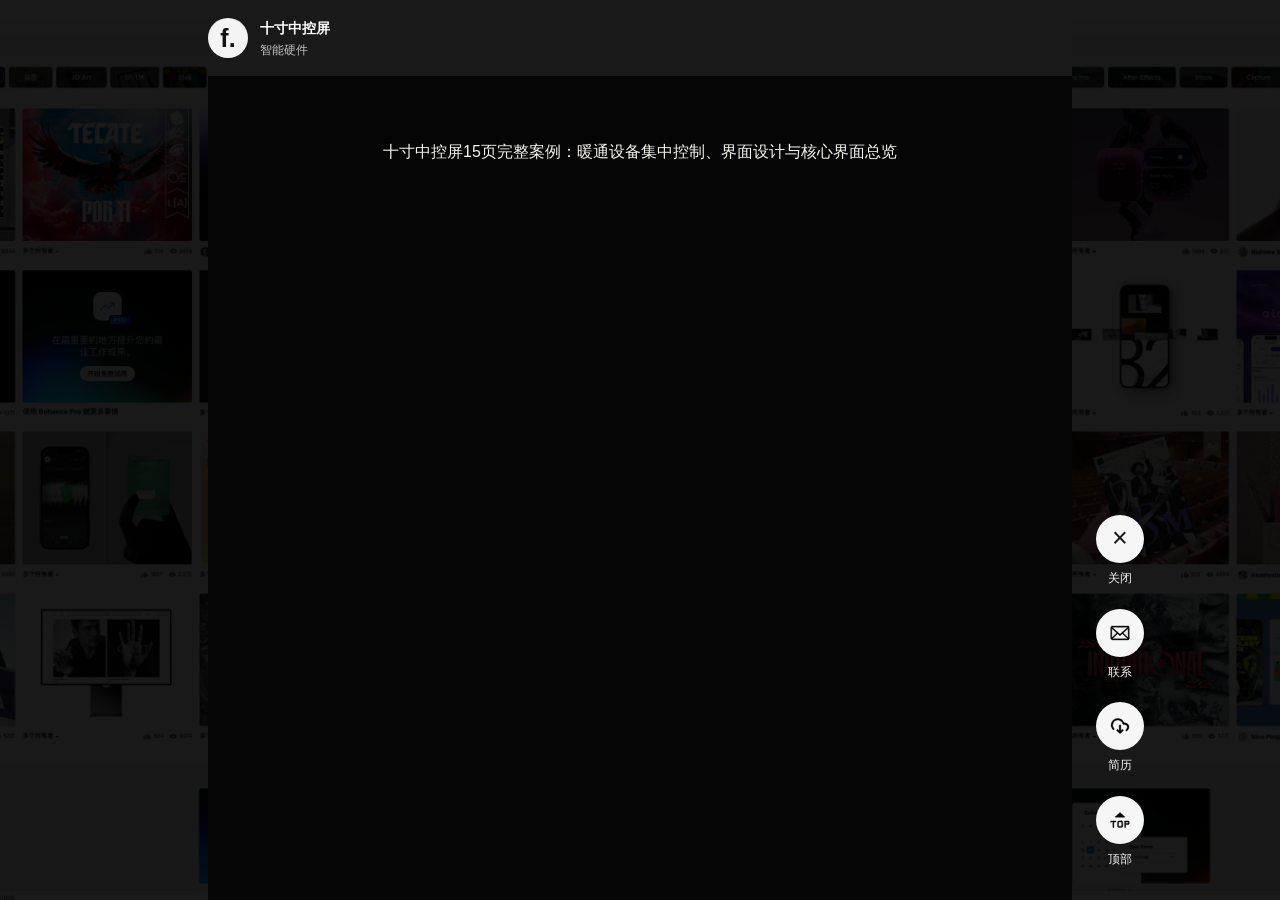
==== project.html @ f7115ee8 "Add personal portfolio website and deployment documentation" ====
<!doctype html>
<html lang="en">
  <head>
    <meta charset="UTF-8" />
    <meta name="viewport" content="width=device-width, initial-scale=1" />
    <meta name="color-scheme" content="dark" />
    <meta name="description" content="A closer look at selected design work from Folio." />
    <title>Project | Folio</title>
    <link rel="stylesheet" href="project.css?v=20260927-secondary-14px" />
    <script src="projects.js?v=20260927-jyquants" defer></script>
    <script src="project.js?v=20260926-visibility" defer></script>
  </head>
  <body>
    <a class="skip-link" href="#project-content">Skip to project</a>
    <div class="project-background" aria-hidden="true" inert>
      <!-- Crop only the reference's background; exclude its project and controls. -->
      <svg class="reference-background-side" viewBox="0 0 1200 1898" preserveAspectRatio="xMaxYMin slice" focusable="false" aria-hidden="true">
        <image href="assets/reference-detail-background.png" width="3754" height="1898" />
      </svg>
      <svg class="reference-background-side" viewBox="2700 0 1054 1898" preserveAspectRatio="xMinYMin slice" focusable="false" aria-hidden="true">
        <image href="assets/reference-detail-background.png" width="3754" height="1898" />
      </svg>
    </div>
    <div class="project-backdrop" aria-hidden="true"></div>
    <div class="project-scroll" id="project-scroll" tabindex="0" role="region" aria-label="作品详情，可上下滚动">
      <header class="viewer-heading" hidden>
        <a href="index.html" class="viewer-brand" aria-label="Folio home">f.</a>
        <div class="viewer-heading-copy"><p id="viewer-title"></p><p id="viewer-category"></p></div>
        <button class="viewer-menu-toggle" type="button" aria-label="打开作品菜单" aria-expanded="false" aria-controls="project-actions" hidden><span class="menu-bars" aria-hidden="true"></span></button>
      </header>
    <main id="project" hidden>
      <section class="project-hero" aria-labelledby="project-title">
        <div class="hero-color" aria-hidden="true"></div>
        <h1 id="project-title" class="project-title"></h1>
        <div class="hero-art" data-media-frame></div>
      </section>
      <section id="project-content" class="project-content" aria-label="Project details">
        <div class="project-overview">
          <p class="project-category" id="project-category"></p>
          <p class="project-description" id="project-description"></p>
        </div>
        <div class="project-gallery" id="project-gallery" aria-label="Project images"></div>
        <nav class="project-navigation" aria-label="More projects">
          <a href="work.html" class="all-work-link">Back to all work <span aria-hidden="true">↗</span></a>
          <a id="next-project" class="next-project"><span>Next project</span><strong id="next-project-title"></strong><span class="next-arrow" aria-hidden="true">↗</span></a>
        </nav>
        <footer class="project-footer"><a href="index.html">folio</a><a href="mailto:749861561@qq.com">Let's work together ↗</a></footer>
      </section>
    </main>
    </div>
    <nav id="project-actions" class="project-actions" aria-label="作品操作" hidden>
      <a class="viewer-action" href="work.html" aria-label="关闭作品，返回全部作品" title="关闭作品"><span class="action-circle" aria-hidden="true">×</span><span class="action-label">关闭</span></a>
      <a class="viewer-action contact-action" href="mailto:749861561@qq.com" aria-label="通过邮件联系我" aria-describedby="contact-tooltip">
        <span class="action-circle action-mail" aria-hidden="true"><svg class="mail-icon" viewBox="0 0 1024 1024" width="24" height="24" focusable="false" aria-hidden="true"><path d="M983.899806 785.385782V224.886223h0.180631l-0.180631-4.696419c-0.180632-5.238314-0.722526-10.476627-1.806315-15.714941-2.890104-25.469042-21.675781-44.977245-45.519139-47.686717H122.287529c-11.741048 0-23.482096 1.625684-34.861881 5.238314-30.346093 10.295996-50.757453 40.100194-50.576821 74.058917v534.849885c-0.361263 21.314518 5.780208 42.087141 17.701887 59.789028l0.361263 0.722526 5.418946 3.973893c18.243782 21.856412 44.977245 34.319986 73.517022 34.500618H904.421944c37.751984 0 70.265655-27.094726 79.477862-66.291763l0.180631-0.541894c0.361263-5.96084 0.361263-11.741048-0.180631-17.701888zM390.16405 547.494091l55.453872 49.854295 43.893456 40.100194c5.418945 5.96084 13.005468 9.57347 21.133886 9.57347 7.947786 0 15.534309-3.431999 21.133886-9.57347l101.153642-91.941436 272.753572 263.721997H126.622685L390.16405 547.494091z m120.119951 30.346092L111.449638 216.03528H115.604163c214.409596-0.903158 703.559711-2.890104 793.875463-0.361263l-399.195625 362.166166z m165.458458-69.72376l251.619686-227.956959v474.518963L675.742459 508.116423z m-328.568707 0.180631L93.205856 760.278003V278.895043l253.967896 229.402011z" fill="#000000" /></svg></span>
        <span class="action-label">联系</span>
        <span class="contact-tooltip" id="contact-tooltip" role="tooltip">
          <span class="contact-tooltip-title">联系方式</span>
          <span class="contact-tooltip-row"><span>邮箱</span><strong>749861561@qq.com</strong></span>
          <span class="contact-tooltip-row"><span>手机 / 微信</span><strong>17776224416</strong></span>
        </span>
      </a>
      <button class="viewer-action" id="viewer-resume" type="button" aria-label="简历" aria-disabled="true" title="简历暂不可下载"><span class="action-circle" aria-hidden="true"><svg class="resume-icon" viewBox="0 0 1024 1024" width="24" height="24" focusable="false" aria-hidden="true"><path d="M960.64 499.2c-28.8-91.52-116.48-150.4-223.36-150.4h-16a345.216 345.216 0 0 0-283.52-224c-140.8-16.64-278.4 56.96-343.68 182.4a346.24 346.24 0 0 0 47.36 386.56c15.36 17.28 42.24 19.2 60.16 3.84 17.28-15.36 19.2-42.24 3.84-60.16a260.672 260.672 0 0 1-35.84-290.56c49.28-94.08 152.96-149.76 258.56-136.96a259.84 259.84 0 0 1 220.8 192.64c5.12 18.56 21.76 32 40.96 32h47.36c68.48 0 124.16 35.84 142.08 91.52 19.2 60.8-2.56 126.08-55.04 163.2a42.88 42.88 0 0 0-10.24 59.52 42.112 42.112 0 0 0 58.88 10.24c83.2-59.52 118.4-163.2 87.68-259.84z" fill="#000000" /><path d="M611.84 698.88l-56.96 56.96V490.88c0-23.68-19.2-42.24-42.88-42.24-23.68 0-42.24 19.2-42.24 42.88v264.96l-57.6-57.6a42.496 42.496 0 1 0-60.16 60.16l129.92 129.92c3.2 3.2 6.4 4.48 9.6 6.4 1.28 0.64 2.56 1.92 3.84 2.56 5.12 1.92 10.88 3.2 16.64 3.2 1.92 0 3.2-0.64 5.12-1.28 3.84-0.64 7.68-0.64 10.88-2.56 5.76-1.92 10.24-5.76 14.72-9.6l129.28-129.28c16.64-16.64 16.64-43.52 0-60.16s-43.52-16-60.16 0.64z" fill="#000000" /></svg></span><span class="action-label">简历</span></button>
      <button class="viewer-action back-to-top" type="button" aria-label="返回作品顶部"><span class="action-circle" aria-hidden="true"><svg class="top-icon" viewBox="0 0 1024 1024" width="28" height="28" focusable="false" aria-hidden="true"><path d="M116.096 596.08064l90.86976 0 0 231.9872 42.48576 0 0-231.9872 90.86976 0 0-42.48064L116.096 553.6 116.096 596.08064zM574.63296 553.6 462.08512 553.6c-13.58848 0-27.18208 5.18656-37.54496 15.54944-10.37312 10.368-15.55456 23.9616-15.55456 37.5552l0 168.24832c0 13.5936 5.18144 27.1872 15.55456 37.5552 10.368 10.368 23.9616 15.55456 37.54496 15.55456l112.54784 0c13.58848 0 27.1872-5.18656 37.5552-15.55456s15.54944-23.9616 15.54944-37.5552l0-168.2432c0-13.59872-5.18144-27.1872-15.54944-37.56032C601.82016 558.78656 588.22656 553.6 574.63296 553.6L574.63296 553.6zM585.26208 774.95296c0 2.01216-0.54784 4.94592-3.10784 7.51616-2.57024 2.57024-5.50912 3.10784-7.51616 3.10784L462.08512 785.57696c-2.00704 0-4.93568-0.5376-7.50592-3.10784s-3.11296-5.504-3.11296-7.51616l0-168.2432c0-2.01216 0.54272-4.94592 3.11296-7.51616s5.49888-3.11296 7.50592-3.11296l112.54784 0c2.00704 0 4.94592 0.54272 7.50592 3.11296 2.57024 2.57024 3.11808 5.504 3.11808 7.51616L585.25696 774.95296 585.26208 774.95296zM892.34944 569.14944c-10.368-10.35776-23.96672-15.54944-37.5552-15.54944l-145.65376 0 0 274.46272 42.48064 0L751.62112 707.6864l103.17312 0c13.5936 0 27.1872-5.18656 37.5552-15.55456s15.55456-23.9616 15.55456-37.55008l0-47.87712C907.904 593.11104 902.72256 579.52256 892.34944 569.14944L892.34944 569.14944zM865.41824 654.58176c0 2.00704-0.5376 4.9408-3.10784 7.51104s-5.50912 3.10784-7.51104 3.10784l-103.168 0 0-69.12 103.168 0c2.00704 0 4.9408 0.54272 7.51104 3.11296s3.10784 5.504 3.10784 7.51616L865.41824 654.58176 865.41824 654.58176z" fill="#000000" /><path d="M315.97056 370.06848c55.05024-49.60256 185.7024-167.31136 189.75744-170.89024 5.1456-4.54144 11.38688-3.97824 15.30368-0.384 2.74432 2.51904 138.49088 124.7488 191.22688 172.2368 8.30464 6.99392 6.10304 20.74112-4.31616 20.74112s-377.85088 0.09728-384.43008 0S308.56192 379.35616 315.97056 370.06848z" fill="#000000" /></svg></span><span class="action-label">顶部</span></button>
    </nav>
    <div class="reading-progress" role="progressbar" aria-label="阅读进度" aria-valuemin="0" aria-valuemax="100" aria-valuenow="0" hidden>
    </div>
    <section class="project-message" id="project-message" hidden>
      <h1>Project not found.</h1><p>This project is not available. Explore the rest of the collection.</p><a class="back-link" href="work.html">← All work</a>
    </section>
    <template id="sunpower-intro-template">
      <div class="sunpower-intro">
        <div class="sunpower-intro-heading">
          <p class="sunpower-eyebrow">APP DESIGN · 家庭能源管理</p>
          <p class="sunpower-tagline">让家庭能源，看得见，也管得好。</p>
        </div>
        <div class="sunpower-intro-grid">
          <figure class="sunpower-visual">
            <img src="assets/sunpower-app/hero-house.png" width="1672" height="941" alt="SunPower 家庭能源场景：连接光伏、储能与家用设备的住宅" fetchpriority="high" decoding="async" />
            <span class="sunpower-visual-label">SUNPOWER / HOME ENERGY</span>
            <figcaption class="sunpower-visual-caption">
              <div data-intro-title><p>家庭能源管理应用 · UI 设计</p></div>
              <svg width="32" height="32" viewBox="0 0 32 32" fill="none" aria-hidden="true"><path d="M18 2 6 18h9l-1 12 12-17h-9l1-11Z" fill="currentColor"/></svg>
            </figcaption>
          </figure>
          <div class="sunpower-info" aria-label="项目信息">
            <section class="sunpower-info-card" aria-labelledby="sunpower-overview-title">
              <h2 id="sunpower-overview-title"><span class="sunpower-info-icon" aria-hidden="true"><svg viewBox="0 0 24 24" fill="none" stroke="currentColor" stroke-width="1.5" stroke-linecap="round" stroke-linejoin="round"><path d="m3 10 9-7 9 7M5 9v12h14V9M9 21v-7h6v7"/></svg></span>项目概述</h2>
              <p>面向家庭能源管理场景，将光伏发电、储能与日常用电信息整合到一个清晰的界面中。</p>
            </section>
            <section class="sunpower-info-card" aria-labelledby="sunpower-role-title">
              <h2 id="sunpower-role-title"><span class="sunpower-info-icon" aria-hidden="true"><svg viewBox="0 0 24 24" fill="none" stroke="currentColor" stroke-width="1.5" stroke-linecap="round" stroke-linejoin="round"><rect x="4" y="4" width="16" height="16" rx="3"/><path d="M4 10h16M10 10v10"/></svg></span>设计职责</h2>
              <ul><li>UI 视觉与界面设计</li><li>信息层级、组件样式与界面状态</li><li>家庭场景与能源数据的视觉表达</li></ul>
            </section>
            <section class="sunpower-info-card" aria-labelledby="sunpower-focus-title">
              <h2 id="sunpower-focus-title"><span class="sunpower-info-icon" aria-hidden="true"><svg viewBox="0 0 24 24" fill="none" stroke="currentColor" stroke-width="1.5" stroke-linecap="round" stroke-linejoin="round"><circle cx="12" cy="12" r="8"/><circle cx="12" cy="12" r="4"/><path d="m12 12 8-8M16 4h4v4"/></svg></span>设计重点</h2>
              <ul><li>用家庭场景呈现设备与能源的关系</li><li>通过卡片分组和色彩突出关键数据</li><li>统一图表、控制组件与设备状态</li></ul>
            </section>
          </div>
        </div>
      </div>
    </template>
    <noscript><section class="project-message"><h1>Selected work</h1><p>Enable JavaScript to view this project.</p><a class="back-link" href="work.html">← All work</a></section></noscript>
  </body>
</html>
---- project.css ----
/* Shared dark presentation, oversized centered type, original artwork,
   and a rounded content surface. Shared by every project.
   Layers: hero color 0, title 1, artwork 2, content 3, navigation 4. */
:root {
  color-scheme: dark;
  --project-background: #050506;
  --project-text: #f5f4ef;
  --project-muted: #a8a8b1;
  --project-surface: #101115;
  --project-line: #34353d;
  --project-progress: #78dfff;
  --project-accent: #00d7c5;
  --project-glow: #9865da;
  --project-pad: clamp(1.5rem, 5vw, 6rem);
}
* { box-sizing: border-box; }
html { scroll-behavior: smooth; }
body { margin: 0; background: var(--project-background); color: var(--project-text); font-family: "Helvetica Neue", Arial, sans-serif; -webkit-font-smoothing: antialiased; }
[hidden] { display: none !important; }
a { color: inherit; text-decoration: none; }
a:focus-visible { outline: 3px solid var(--project-progress); outline-offset: 6px; }
.skip-link { position: fixed; top: 1rem; left: 1rem; z-index: 5; transform: translateY(-200%); padding: 1rem; background: var(--project-background); }
.skip-link:focus { transform: none; }
.project-header { position: absolute; inset: 0 0 auto; z-index: 4; height: 88px; padding-inline: var(--project-pad); display: flex; align-items: center; justify-content: space-between; }
.project-wordmark { font-size: 2rem; font-weight: 800; letter-spacing: 0; }
.back-link { display: inline-flex; align-items: center; justify-content: center; gap: 1rem; min-height: 46px; padding: .7rem 1.4rem; border: 1px solid var(--project-line); border-radius: 999px; font-size: .9rem; background: var(--project-background); transition: background 180ms ease, transform 180ms ease; }
.back-link:hover { background: var(--project-surface); transform: translateY(-2px); }
.project-hero { position: relative; isolation: isolate; height: clamp(700px, 57vw, 1050px); overflow: hidden; padding-top: 114px; }
.hero-color { position: absolute; z-index: 0; inset: 0; background: radial-gradient(ellipse 27% 47% at 38% 89%, var(--project-accent) 0%, transparent 100%), radial-gradient(ellipse 44% 63% at 24% 100%, var(--project-glow) 0%, transparent 100%), radial-gradient(ellipse 29% 37% at 94% 100%, #9bffe6 0%, transparent 100%); }
.project-title { position: relative; z-index: 1; width: calc(100% - 2 * var(--project-pad)); max-width: 1200px; margin: 0 auto; font-size: clamp(5rem, 8.6vw, 11rem); font-weight: 600; letter-spacing: 0; line-height: .98; text-align: center; overflow-wrap: anywhere; }
.project-title span { display: block; }
.project-title[data-style="condensed"] { font-family: Impact, "Arial Narrow", sans-serif; text-transform: uppercase; letter-spacing: 0; font-weight: 800; }
.project-title[data-style="outline"] { color: transparent; -webkit-text-stroke: 2px var(--project-text); font-weight: 700; }
.project-title.is-image-title { width: min(70%, 1000px); height: clamp(180px, 18vw, 350px); }
.is-image-title img { width: 100%; height: 100%; object-fit: contain; }
.hero-art { position: absolute; z-index: 2; top: clamp(285px, 23vw, 440px); bottom: -180px; left: 50%; width: clamp(360px, 38vw, 730px); transform: translateX(-50%); pointer-events: none; }
.hero-art img { display: block; width: 100%; height: 100%; object-fit: contain; object-position: center top; }
.hero-art[data-mode="cover"] { top: 43%; bottom: 0; width: 100%; }
.hero-art[data-mode="cover"] img { object-fit: cover; }
/* Presentation pages retain their full composition, including embedded text. */
.project-hero[data-media="document"] { height: auto; padding-bottom: 106px; }
.project-hero[data-media="document"] .hero-color { display: none; }
.hero-art[data-mode="document"] { position: relative; inset: auto; width: calc(100% - 2 * var(--project-pad)); max-width: 1440px; margin: 56px auto 0; transform: none; }
.hero-art[data-mode="document"] img { height: auto; object-fit: contain; border-radius: 24px; }
.project-content { position: relative; z-index: 3; margin-top: -74px; padding: 104px var(--project-pad) 28px; border-radius: clamp(32px, 4vw, 72px) clamp(32px, 4vw, 72px) 0 0; background: linear-gradient(to bottom, color-mix(in srgb, var(--project-background) 85%, transparent), var(--project-background) 250px); backdrop-filter: blur(22px); -webkit-backdrop-filter: blur(22px); }
.project-overview { max-width: 860px; margin: 0 auto 90px; text-align: center; }
.project-category { color: var(--project-muted); margin: 0 0 24px; font-size: 13px; letter-spacing: 0; text-transform: uppercase; }
.project-description { color: var(--project-muted); margin: 0; font-size: clamp(1.45rem, 2.3vw, 2.1rem); line-height: 1.45; letter-spacing: 0; text-wrap: pretty; }
.project-gallery { max-width: 1440px; margin: auto; display: grid; grid-template-columns: repeat(2, minmax(0, 1fr)); gap: 24px; align-items: start; }
.project-image { min-width: 0; margin: 0; overflow: hidden; border-radius: 24px; background: var(--project-surface); }
.project-image.is-full { grid-column: 1 / -1; }
.project-image img { display: block; width: 100%; height: auto; }
.project-image figcaption { padding: 20px 24px; font-size: .9rem; line-height: 1.5; }
.image-fallback { padding: 48px 24px; text-align: center; line-height: 1.5; color: var(--project-text); background: var(--project-background); }
.project-navigation { max-width: 1440px; margin: 100px auto 80px; }
.all-work-link { display: inline-flex; align-items: center; gap: 2rem; min-height: 48px; font-size: .95rem; }
.all-work-link:hover { text-decoration: underline; text-underline-offset: 5px; }
.next-project { position: relative; display: block; margin-top: 30px; padding: 44px 80px 44px 0; border-top: 1px solid var(--project-line); border-bottom: 1px solid var(--project-line); }
.next-project > span:first-child { font-size: .9rem; }
.next-project strong { display: block; margin-top: 18px; font-size: clamp(2.2rem, 5.4vw, 6rem); font-weight: 500; line-height: 1.1; letter-spacing: 0; overflow-wrap: anywhere; }
.next-arrow { position: absolute; right: 0; top: 50%; font-size: clamp(2rem, 4vw, 4rem); transition: transform 220ms ease; }
.next-project:hover .next-arrow { transform: translate(5px, -5px); }
.project-footer { max-width: 1440px; margin: auto; display: flex; justify-content: space-between; gap: 24px; align-items: center; font-size: .9rem; }
.project-footer a { display: inline-flex; align-items: center; min-height: 44px; }
.project-footer a:first-child { font-size: 1.8rem; font-weight: 800; letter-spacing: 0; }
.project-message { padding: 160px var(--project-pad); max-width: 900px; margin: auto; }
.project-message h1 { font-size: clamp(2.5rem, 6vw, 5rem); letter-spacing: 0; }
.project-message p { line-height: 1.6; margin-bottom: 32px; }
@media (max-width: 767px) {
  .project-header { height: 80px; }
  .project-wordmark { font-size: 1.8rem; }
  .project-hero { height: 680px; padding-top: 140px; }
  .project-title { width: calc(100% - 32px); font-size: clamp(3rem, 11vw, 5.3rem); letter-spacing: 0; line-height: 1.04; }
  .hero-art { top: 275px; bottom: -115px; width: min(100%, 430px); }
  .hero-color { background: radial-gradient(ellipse 80% 50% at 55% 92%, var(--project-accent), transparent), radial-gradient(ellipse 70% 55% at 0% 95%, var(--project-glow), transparent); }
  .project-content { margin-top: -55px; padding-top: 72px; }
  .project-overview { margin-bottom: 48px; }
  .project-category { margin-bottom: 20px; font-size: .7rem; }
  .project-gallery { grid-template-columns: 1fr; gap: 16px; }
  .project-image { grid-column: 1 / -1; border-radius: 16px; }
  .project-navigation { margin-top: 64px; margin-bottom: 40px; }
  .next-project { padding: 32px 40px 32px 0; }
  .project-footer { gap: 16px; font-size: .8rem; }
}
@media (prefers-reduced-motion: reduce) { html { scroll-behavior: auto; } *, *::before, *::after { transition: none !important; } }
@media (prefers-reduced-transparency: reduce) { .project-content { background: var(--project-background); backdrop-filter: none; -webkit-backdrop-filter: none; } }

/* A quieter presentation for the CTL case study. */
.project-title[data-style="compact"],
.project-title[data-style="home-scale"] {
  font-family: "PingFang SC", "Microsoft YaHei", sans-serif;
  font-size: clamp(1.75rem, 4.2vw, 4rem);
  font-weight: 500;
  letter-spacing: 0;
  line-height: 1.25;
  white-space: nowrap;
  overflow-wrap: normal;
}
body[data-layout="focused"] .project-header { justify-content: flex-end; }
body[data-layout="focused"] .project-content { padding-bottom: 100px; }
body[data-layout="focused"] .hero-art[data-mode="document"] { margin-top: 40px; }
.back-to-top {
  position: fixed;
  z-index: 5;
  left: max(24px, env(safe-area-inset-left));
  bottom: max(24px, env(safe-area-inset-bottom));
  display: inline-flex;
  align-items: center;
  justify-content: center;
  gap: 10px;
  min-height: 48px;
  padding: 12px 18px;
  border: 1px solid #343436;
  border-radius: 999px;
  background: #111113;
  color: #fff;
  font: 500 13px/1.4 "PingFang SC", "Microsoft YaHei", sans-serif;
  cursor: pointer;
  box-shadow: 0 4px 16px #00000018;
  transition: background 180ms ease, transform 180ms ease;
}
.back-to-top span { font-size: 20px; line-height: 1; }
.back-to-top:hover { background: #333336; transform: translateY(-2px); }
.back-to-top:focus-visible { outline: 3px solid var(--project-progress); outline-offset: 4px; }
@media (max-width: 767px) {
  body[data-layout="focused"] .project-hero { padding-top: 112px; }
  body[data-layout="focused"] .hero-art[data-mode="document"] { margin-top: 28px; }
  .back-to-top { left: max(16px, env(safe-area-inset-left)); bottom: max(16px, env(safe-area-inset-bottom)); }
}

/* Reading ruler: nine major marks with three minor marks between each. */
.hero-color { display: none; }
.reading-progress {
  position: fixed;
  z-index: 6;
  top: 50%;
  left: max(20px, env(safe-area-inset-left));
  width: 12px;
  height: min(40vh, 360px);
  height: min(40dvh, 360px);
  transform: translateY(-50%);
  display: flex;
  flex-direction: column;
  justify-content: space-between;
  align-items: flex-start;
  pointer-events: none;
}
.reading-progress-tick {
  display: block;
  flex: 0 0 2px;
  width: 3px;
  border-radius: 999px;
  background: #303033;
}
.reading-progress-tick.is-major { width: 12px; background: #626266; }
.reading-progress-tick.is-active { width: 12px; background: #82c4ff; }
@media (min-width: 768px) {
  :root { --project-pad: clamp(3rem, 5vw, 6rem); }
}
@media (max-width: 767px) {
  .reading-progress { width: 8px; left: max(8px, env(safe-area-inset-left)); height: min(30vh, 240px); height: min(30dvh, 240px); }
  .reading-progress-tick { flex-basis: 2px; width: 2px; }
  .reading-progress-tick.is-major, .reading-progress-tick.is-active { width: 8px; }
}

/* Match the homepage hero heading size at the same viewport width. */
.project-title[data-style="home-scale"] {
  font-size: clamp(4rem, 7.4vw, 8.6rem);
  white-space: normal;
}
@media (max-width: 720px) {
  .project-title[data-style="home-scale"] { font-size: clamp(3.25rem, 14vw, 4.8rem); }
}

/* Site-wide typography: no additional letter spacing. */
*, *::before, *::after { letter-spacing: 0; }

/* SunPower introduction: centered 1280px composition, scoped to this case study. */
body[data-intro="sunpower"] .project-header {
  width: min(1280px, calc(100% - 96px));
  left: 50%; right: auto; transform: translateX(-50%); padding-inline: 0;
}
body[data-intro="sunpower"] .project-hero {
  height: auto; min-height: min(860px, 100svh); padding: 114px 48px 64px;
  background: #f4f4f4; color: #202226; color-scheme: light;
}
.sunpower-intro { max-width: 1280px; margin-inline: auto; }
.sunpower-intro-heading { margin-bottom: 32px; }
.sunpower-eyebrow { margin: 0 0 12px; color: #686c73; font-size: 12px; line-height: 1.5; }
.sunpower-tagline { margin: 0; font-size: clamp(24px, 2.5vw, 36px); font-weight: 500; line-height: 1.4; }
.sunpower-intro-grid { display: grid; grid-template-columns: repeat(2, minmax(0, 1fr)); gap: 24px; align-items: stretch; }
.sunpower-visual { position: relative; min-width: 0; min-height: 558px; margin: 0; border-radius: 28px; overflow: hidden; background: #d9e2ec; }
.sunpower-visual > img { position: absolute; inset: 0; width: 100%; height: 100%; object-fit: cover; object-position: 83% center; }
.sunpower-visual-label { position: absolute; top: 26px; left: 28px; color: #354453; font-size: 11px; font-weight: 500; }
.sunpower-visual-caption { position: absolute; left: 24px; right: 24px; bottom: 24px; display: flex; align-items: center; justify-content: space-between; gap: 20px; padding: 22px 24px; border-radius: 20px; color: #fff; background: #242c39bd; backdrop-filter: blur(20px); -webkit-backdrop-filter: blur(20px); }
body[data-intro="sunpower"] .project-title { width: auto; max-width: none; margin: 0; font: 500 clamp(24px, 2.4vw, 34px)/1.2 "Helvetica Neue", Arial, sans-serif; text-align: left; white-space: normal; }
.sunpower-visual-caption p { margin: 8px 0 0; color: #e1e6ee; font-size: 13px; line-height: 1.5; }
.sunpower-visual-caption > svg { flex: 0 0 32px; }
.sunpower-info { display: grid; grid-template-rows: repeat(3, 1fr); gap: 16px; }
.sunpower-info-card { min-width: 0; padding: 25px 30px; border-radius: 28px; background: #fff; }
.sunpower-info-card h2 { display: flex; align-items: center; gap: 12px; margin: 0 0 16px; font-size: 18px; font-weight: 500; line-height: 1.4; }
.sunpower-info-icon { display: flex; align-items: center; justify-content: center; width: 36px; height: 36px; flex: 0 0 36px; border-radius: 50%; background: #edf3ff; color: #5077c5; }
.sunpower-info-icon svg { width: 18px; height: 18px; }
.sunpower-info-card p, .sunpower-info-card ul { margin: 0; color: #62666d; font-size: 14px; line-height: 1.85; }
.sunpower-info-card ul { padding-left: 17px; }
body[data-intro="sunpower"] .project-content { margin-top: 0; padding-top: 64px; border-radius: 0; }
@media (max-width: 900px) {
  body[data-intro="sunpower"] .project-header { width: calc(100% - 48px); }
  body[data-intro="sunpower"] .project-hero { padding: 104px 24px 40px; min-height: 0; }
  .sunpower-intro-grid { gap: 16px; }
  .sunpower-info-card { padding: 22px; }
  .sunpower-visual { min-height: 558px; }
  .sunpower-visual-caption { left: 16px; right: 16px; bottom: 16px; padding: 20px; }
}
@media (max-width: 680px) {
  .sunpower-intro-heading { margin-bottom: 24px; }
  .sunpower-intro-grid { grid-template-columns: minmax(0, 1fr); }
  .sunpower-visual { min-height: 0; aspect-ratio: 1 / 1.08; border-radius: 22px; }
  .sunpower-visual-label { top: 22px; left: 22px; font-size: 10px; }
  .sunpower-info { grid-template-rows: auto; gap: 12px; }
  .sunpower-info-card { padding: 24px; border-radius: 22px; }
  .sunpower-info-card h2 { margin-bottom: 12px; }
  body[data-intro="sunpower"] .project-content { padding-top: 32px; }
}
@media (prefers-reduced-transparency: reduce) {
  .sunpower-visual-caption { background: #303946; backdrop-filter: none; -webkit-backdrop-filter: none; }
}

/* Keep the full SunPower case study on the same light-gray canvas. */
body[data-intro="sunpower"] { background: #f4f4f4; color-scheme: light; }
body[data-intro="sunpower"] .project-content {
  background: #f4f4f4;
  backdrop-filter: none;
  -webkit-backdrop-filter: none;
}
body[data-intro="sunpower"] .project-image { background: #f4f4f4; }

/* The viewport owns the backdrop and controls; only this middle column scrolls. */
:root { --viewer-width: min(1120px, calc(100vw - 224px)); }
html, body { width: 100%; height: 100%; overflow: hidden; overscroll-behavior: none; }
body, body[data-intro="sunpower"] { background: #141416; }
.project-background, .project-backdrop { position: fixed; inset: 0; }
.project-background { z-index: 0; display: flex; justify-content: space-between; overflow: hidden; pointer-events: none; background: #191919; }
.reference-background-side { display: block; width: calc((100% - var(--viewer-width)) / 2); height: 100%; overflow: hidden; flex-shrink: 0; }
/* The supplied reference already contains the dark overlay. Keep its original tone. */
.project-backdrop { z-index: 1; background: transparent; cursor: default; }
.project-scroll {
  position: fixed; z-index: 2; inset: 0 auto 0 50%;
  width: var(--viewer-width); height: 100%; height: 100dvh;
  transform: translateX(-50%); overflow-x: hidden; overflow-y: auto;
  overscroll-behavior: contain; scrollbar-width: none;
  scroll-behavior: smooth; -webkit-overflow-scrolling: touch;
  --project-pad: clamp(24px, 3vw, 48px);
}
.project-scroll::-webkit-scrollbar { display: none; }
.project-scroll:focus { outline: none; }
.project-scroll:focus-visible { outline: 2px solid #78dfff; outline-offset: -2px; }
.viewer-heading { min-height: 76px; display: flex; align-items: center; gap: 12px; padding: 14px 0; color: #fff; background: rgb(16 16 18 / .92); }
.viewer-brand { display: grid; place-items: center; flex: 0 0 40px; height: 40px; border-radius: 50%; background: #f4f4f4; color: #121214; font-size: 25px; font-weight: 700; }
.viewer-heading p { margin: 0; font-size: 14px; font-weight: 600; line-height: 1.5; }
.viewer-heading #viewer-category { margin-top: 2px; color: #c4c4ca; font-size: 12px; font-weight: 400; }
#project { background: var(--project-background); min-height: calc(100dvh - 76px); }
.project-scroll .project-hero { padding-top: 48px; height: 680px; }
.project-scroll .project-title { font-size: clamp(2.5rem, 5vw, 5rem); white-space: normal; }
.project-scroll .project-hero[data-media="document"] { height: auto; padding: 0; }
.project-scroll .project-hero[data-media="document"] .project-title { position: absolute; width: 1px; height: 1px; padding: 0; margin: -1px; overflow: hidden; clip-path: inset(50%); white-space: nowrap; }
.project-scroll .hero-art[data-mode="document"] { width: 100%; max-width: none; margin: 0; }
.project-scroll .hero-art[data-mode="document"] img { border-radius: 0; }
.project-scroll .project-content { padding: 0 0 40px; margin-top: 0; border-radius: 0; background: var(--project-background); backdrop-filter: none; -webkit-backdrop-filter: none; }
.project-scroll .project-overview { margin: 0; max-width: none; padding: 40px var(--project-pad); text-align: left; }
.project-scroll .project-category { margin-bottom: 12px; }
.project-scroll .project-description { font-size: clamp(16px, 1.6vw, 20px); line-height: 1.7; }
.project-scroll .project-gallery { gap: 0; }
.project-scroll .project-image { border-radius: 0; }
.project-scroll .project-navigation, .project-scroll .project-footer { margin-inline: var(--project-pad); }
body[data-layout="focused"] .project-scroll .project-content { padding-bottom: 0; }
body[data-intro="sunpower"] .project-scroll #project,
body[data-intro="sunpower"] .project-scroll .project-content { background: #f4f4f4; }
body[data-intro="sunpower"] .project-scroll .project-hero { min-height: 0; height: auto; padding: 40px; }
body[data-intro="sunpower"] .project-scroll .project-title { font-size: clamp(24px, 2.4vw, 34px); }
.project-scroll .sunpower-visual { min-height: 510px; }
.project-scroll .sunpower-info-card { padding: 22px; }
.project-scroll .sunpower-info-card h2 { font-size: 17px; }
.project-actions { position: fixed; z-index: 3; top: 88px; left: calc(50% + var(--viewer-width) / 2 + 24px); display: flex; flex-direction: column; align-items: center; gap: 22px; }
.viewer-action, .project-actions .back-to-top { position: static; display: flex; flex-direction: column; align-items: center; gap: 7px; min-height: 0; padding: 0; border: 0; border-radius: 0; background: none; box-shadow: none; color: #f4f4f4; font: 400 12px/1.4 "Helvetica Neue", "PingFang SC", Arial, sans-serif; cursor: pointer; transform: none; }
.action-circle, .project-actions .back-to-top .action-circle { display: grid; place-items: center; width: 48px; height: 48px; border-radius: 50%; background: #f6f6f6; color: #171719; font: 400 27px/1 Arial, sans-serif; transition: background 180ms ease, transform 180ms ease; }
.action-mail { font-size: 23px; }
.project-actions .action-label { font-size: 12px; line-height: 1.4; }
.viewer-action:hover .action-circle { background: #d9eaff; transform: translateY(-2px); }
.viewer-action:focus-visible { outline: 2px solid #78dfff; outline-offset: 5px; border-radius: 6px; }
.reading-progress { z-index: 3; left: calc(50% - var(--viewer-width) / 2 - 36px); }
.project-message { position: relative; z-index: 2; color: #fff; }
.skip-link { z-index: 4; }
@media (max-width: 900px) {
  :root { --viewer-width: calc(100vw - 160px); }
  .project-actions { left: calc(50% + var(--viewer-width) / 2 + 16px); }
  body[data-intro="sunpower"] .project-scroll .project-hero { padding: 28px; }
  .project-scroll .sunpower-intro-grid { grid-template-columns: 1fr; }
  .project-scroll .sunpower-visual { min-height: 0; aspect-ratio: 1 / 1.08; }
}
@media (max-width: 600px) {
  :root { --viewer-width: calc(100vw - 76px); }
  .project-scroll { left: 8px; transform: none; }
  .viewer-heading { min-height: 64px; padding: 12px 4px; gap: 8px; }
  .viewer-brand { flex-basis: 32px; height: 32px; font-size: 22px; }
  .viewer-heading p { font-size: 12px; }
  .viewer-heading #viewer-category { font-size: 11px; }
  .project-actions { left: auto; right: max(10px, env(safe-area-inset-right)); top: max(76px, env(safe-area-inset-top)); gap: 18px; }
  .action-circle, .project-actions .back-to-top .action-circle { width: 44px; height: 44px; font-size: 25px; }
  .project-actions .action-label { font-size: 11px; }
  .reading-progress { left: auto; right: 29px; top: auto; bottom: max(24px, env(safe-area-inset-bottom)); height: min(18dvh, 140px); transform: none; }
  .project-scroll .project-overview { padding: 28px 20px; }
  body[data-intro="sunpower"] .project-scroll .project-hero { padding: 24px 16px; }
  .project-scroll .sunpower-tagline { font-size: 22px; }
  .project-scroll .sunpower-info-card { padding: 20px; }
}
@media (max-height: 620px) and (max-width: 600px) { .reading-progress { display: none; } .project-actions { gap: 10px; top: 64px; } }
@media (prefers-reduced-motion: reduce) { .project-scroll { scroll-behavior: auto; } }
@media (prefers-reduced-transparency: reduce) { .project-backdrop { background: #141416; } }

/* Contact details stay anchored beside the fixed mail action. */
.action-mail .mail-icon { display: block; width: var(--action-icon-size); height: var(--action-icon-size); fill: #000; }
.project-actions .contact-action { position: relative; }
.contact-tooltip {
  position: absolute; right: calc(100% + 14px); top: 0;
  width: 258px; max-width: calc(100vw - 88px); padding: 18px 20px;
  border: 1px solid #e5e5e7; border-radius: 14px;
  background: #fff; color: #171719; text-align: left;
  box-shadow: 0 8px 32px rgb(0 0 0 / .22);
  opacity: 0; visibility: hidden; transform: translateX(4px);
  pointer-events: none; cursor: default;
  transition: opacity 160ms ease, transform 160ms ease, visibility 160ms;
}
.contact-tooltip::before { content: ""; position: absolute; top: 0; bottom: 0; left: 100%; width: 16px; }
.contact-tooltip::after { content: ""; position: absolute; top: 17px; right: -6px; width: 10px; height: 10px; background: #fff; border-top: 1px solid #e5e5e7; border-right: 1px solid #e5e5e7; transform: rotate(45deg); }
.contact-tooltip-title { display: block; margin-bottom: 14px; font-size: 14px; line-height: 1.4; font-weight: 600; }
.contact-tooltip-row { display: block; font-size: 12px; line-height: 1.5; }
.contact-tooltip-row + .contact-tooltip-row { margin-top: 12px; }
.contact-tooltip-row > span { display: block; color: #66666d; }
.contact-tooltip-row strong { display: block; margin-top: 3px; font-size: 14px; line-height: 1.5; font-weight: 500; }
.contact-action:not(.is-tooltip-dismissed):is(:hover, :focus-visible) .contact-tooltip {
  opacity: 1; visibility: visible; transform: translateX(0); pointer-events: auto;
}

.action-circle .resume-icon { display: block; width: var(--action-icon-size); height: var(--action-icon-size); fill: #000; }
#viewer-resume[aria-disabled="true"] { cursor: default; }

.action-circle .top-icon { display: block; width: calc(var(--action-icon-size) * 1.2); height: calc(var(--action-icon-size) * 1.2); fill: #000; }

/* Shared size for contact, resume and return-to-top artwork. */
:root { --action-icon-size: 20px; }
.viewer-menu-toggle { display: none; }
.viewer-heading-copy { min-width: 0; }
.viewer-menu-toggle:focus-visible { outline: 2px solid #78dfff; outline-offset: 3px; }

/* The content column stays centered independently of the action rail and bubble. */
@media (min-width: 1024px) {
  :root {
    --viewer-width: min(1120px, calc(100vw - 416px));
    --viewer-center: 50vw;
  }
  .project-scroll { left: var(--viewer-center); }
  .project-actions { left: calc(var(--viewer-center) + var(--viewer-width) / 2 + 24px); }
  .reading-progress { left: calc(var(--viewer-center) - var(--viewer-width) / 2 - 36px); }
  .reference-background-side:first-child { width: calc(var(--viewer-center) - var(--viewer-width) / 2); }
  .reference-background-side:last-child { width: calc(100vw - var(--viewer-center) - var(--viewer-width) / 2); }
}
/* Open right only when the centered column leaves room for the full bubble. */
@media (min-width: 1824px) {
  .contact-tooltip { right: auto; left: calc(100% + 14px); transform: translateX(-4px); }
  .contact-tooltip::before { left: auto; right: 100%; }
  .contact-tooltip::after { right: auto; left: -6px; transform: rotate(225deg); }
}

@media (max-width: 767px) {
  :root { --viewer-width: calc(100vw - 16px); --action-icon-size: 18px; }
  .project-scroll { left: 8px; transform: none; }
  .viewer-heading {
    position: sticky; top: 0; z-index: 4; min-height: 64px;
    padding: 10px 12px; gap: 10px; background: #101012;
  }
  .viewer-heading p { overflow: hidden; text-overflow: ellipsis; white-space: nowrap; }
  .viewer-menu-toggle {
    display: grid; place-items: center; flex: 0 0 44px; width: 44px; height: 44px;
    margin-left: auto; padding: 0; border: 1px solid #38383e; border-radius: 50%;
    color: #fff; background: #202024; cursor: pointer;
  }
  .menu-bars { position: relative; display: block; width: 18px; height: 16px; }
  .menu-bars::before, .menu-bars::after {
    content: ""; position: absolute; left: 0; width: 18px; height: 2px;
    background: currentColor; border-radius: 2px; transition: transform 160ms ease;
  }
  .menu-bars::before { top: 4px; }
  .menu-bars::after { top: 10px; }
  .viewer-menu-toggle[aria-expanded="true"] .menu-bars::before { transform: translateY(3px) rotate(45deg); }
  .viewer-menu-toggle[aria-expanded="true"] .menu-bars::after { transform: translateY(-3px) rotate(-45deg); }
  .project-actions {
    top: 72px; left: auto; right: max(16px, env(safe-area-inset-right));
    width: min(272px, calc(100vw - 32px)); max-height: calc(100dvh - 88px);
    overflow-y: auto; overscroll-behavior: contain; align-items: stretch; gap: 4px;
    padding: 8px; border: 1px solid #38383e; border-radius: 16px;
    background: #202024; box-shadow: 0 12px 32px rgb(0 0 0 / .3);
  }
  .project-actions .viewer-action, .project-actions .back-to-top {
    flex-direction: row; justify-content: flex-start; width: 100%; gap: 12px;
    padding: 8px; border-radius: 10px; text-align: left;
  }
  .project-actions .viewer-action:hover { background: #2b2b31; }
  .project-actions .contact-action { display: grid; grid-template-columns: 40px minmax(0, 1fr); }
  .project-actions .action-circle { flex-shrink: 0; }
  .project-actions .action-circle, .project-actions .back-to-top .action-circle { width: 40px; height: 40px; font-size: 25px; }
  .project-actions .action-label { font-size: 13px; }
  .project-actions .contact-tooltip {
    display: none; position: static; grid-column: 1 / -1; width: auto; max-width: none;
    margin: 0; padding: 12px; border: 0; border-radius: 8px; background: #303036;
    color: #fff; box-shadow: none; transform: none; transition: none;
  }
  .project-actions .contact-action.is-contact-open .contact-tooltip {
    display: block; opacity: 1; visibility: visible; pointer-events: auto;
  }
  .project-actions .contact-tooltip::before, .project-actions .contact-tooltip::after,
  .project-actions .contact-tooltip-title { display: none; }
  .project-actions .contact-tooltip-row > span { color: #c4c4cb; }
  .reading-progress { display: none; }
}

/* Add weight to the supplied paths while preserving each original silhouette. */
.action-circle :is(.mail-icon, .resume-icon, .top-icon) path { stroke: #000; stroke-width: 18; stroke-linecap: round; stroke-linejoin: round; }

/* Optional introductions above illustrated gallery images. */
.project-image .project-image-intro {
  --intro-background: #fff;
  --intro-heading: #202125;
  --intro-text: #555963;
  padding: clamp(32px, 4vw, 52px) clamp(20px, 4vw, 48px) clamp(24px, 3vw, 36px);
  background: var(--intro-background);
  color: var(--intro-text);
  text-align: left;
}
.project-image-intro h2 {
  margin: 0 0 12px;
  color: var(--intro-heading);
  font-size: clamp(24px, 2.6vw, 32px);
  font-weight: 700;
  line-height: 1.35;
  letter-spacing: 0;
}
.project-image-intro p {
  margin: 0;
  max-width: 42em;
  font-size: 16px;
  line-height: 1.75;
  overflow-wrap: anywhere;
}

/* Unboxed heading, lowered reading ruler and right-side action rail. */
.viewer-heading { background: transparent; }
@media (min-width: 768px) {
  .project-actions {
    top: auto; bottom: max(32px, env(safe-area-inset-bottom));
    flex-direction: column;
  }
  .reading-progress { top: 58%; }
}
@media (max-width: 767px) { .viewer-heading { position: relative; } }


/* Mobile detail supporting copy; titles and artwork retain their hierarchy. */
@media (max-width: 767px) {
  .viewer-heading #viewer-category,
  .project-category,
  .project-scroll .project-description,
  .project-image figcaption,
  .project-image-intro p,
  .image-fallback,
  .project-message p,
  .sunpower-eyebrow,
  .sunpower-visual-label,
  .sunpower-visual-caption p,
  .sunpower-info-card p,
  .sunpower-info-card ul,
  .back-link,
  .all-work-link,
  .next-project > span:first-child,
  .project-footer,
  .project-actions .action-label,
  .contact-tooltip-title,
  .contact-tooltip-row,
  .contact-tooltip-row strong {
    font-size: 14px;
  }
}
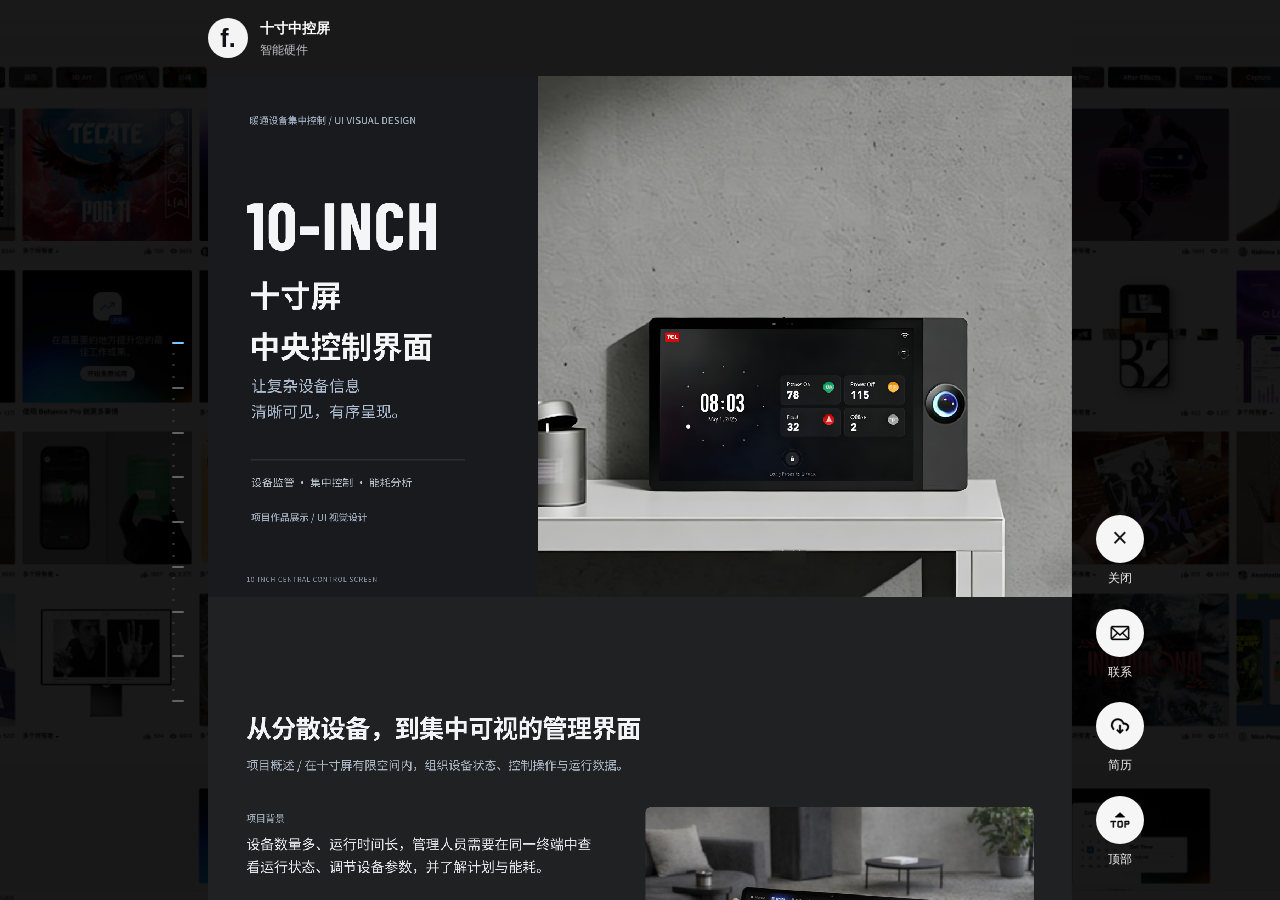
==== commit 6a5f38d8: "Optimize portfolio images for web delivery" ====
--- a/project.html
+++ b/project.html
@@ -6,19 +6,19 @@
     <meta name="color-scheme" content="dark" />
     <meta name="description" content="A closer look at selected design work from Folio." />
     <title>Project | Folio</title>
-    <link rel="stylesheet" href="project.css?v=20260927-secondary-14px" />
-    <script src="projects.js?v=20260927-jyquants" defer></script>
-    <script src="project.js?v=20260926-visibility" defer></script>
+    <link rel="stylesheet" href="project.css?v=20260927-web-light" />
+    <script src="projects.js?v=20260927-web-light" defer></script>
+    <script src="project.js?v=20260927-web-light" defer></script>
   </head>
   <body>
     <a class="skip-link" href="#project-content">Skip to project</a>
     <div class="project-background" aria-hidden="true" inert>
       <!-- Crop only the reference's background; exclude its project and controls. -->
       <svg class="reference-background-side" viewBox="0 0 1200 1898" preserveAspectRatio="xMaxYMin slice" focusable="false" aria-hidden="true">
-        <image href="assets/reference-detail-background.png" width="3754" height="1898" />
+        <image href="assets/reference-detail-background.web.avif" width="3754" height="1898" />
       </svg>
       <svg class="reference-background-side" viewBox="2700 0 1054 1898" preserveAspectRatio="xMinYMin slice" focusable="false" aria-hidden="true">
-        <image href="assets/reference-detail-background.png" width="3754" height="1898" />
+        <image href="assets/reference-detail-background.web.avif" width="3754" height="1898" />
       </svg>
     </div>
     <div class="project-backdrop" aria-hidden="true"></div>
@@ -75,7 +75,7 @@
         </div>
         <div class="sunpower-intro-grid">
           <figure class="sunpower-visual">
-            <img src="assets/sunpower-app/hero-house.png" width="1672" height="941" alt="SunPower 家庭能源场景：连接光伏、储能与家用设备的住宅" fetchpriority="high" decoding="async" />
+            <img src="assets/sunpower-app/hero-house.lossless.webp" width="1672" height="941" alt="SunPower 家庭能源场景：连接光伏、储能与家用设备的住宅" fetchpriority="high" decoding="async" />
             <span class="sunpower-visual-label">SUNPOWER / HOME ENERGY</span>
             <figcaption class="sunpower-visual-caption">
               <div data-intro-title><p>家庭能源管理应用 · UI 设计</p></div>
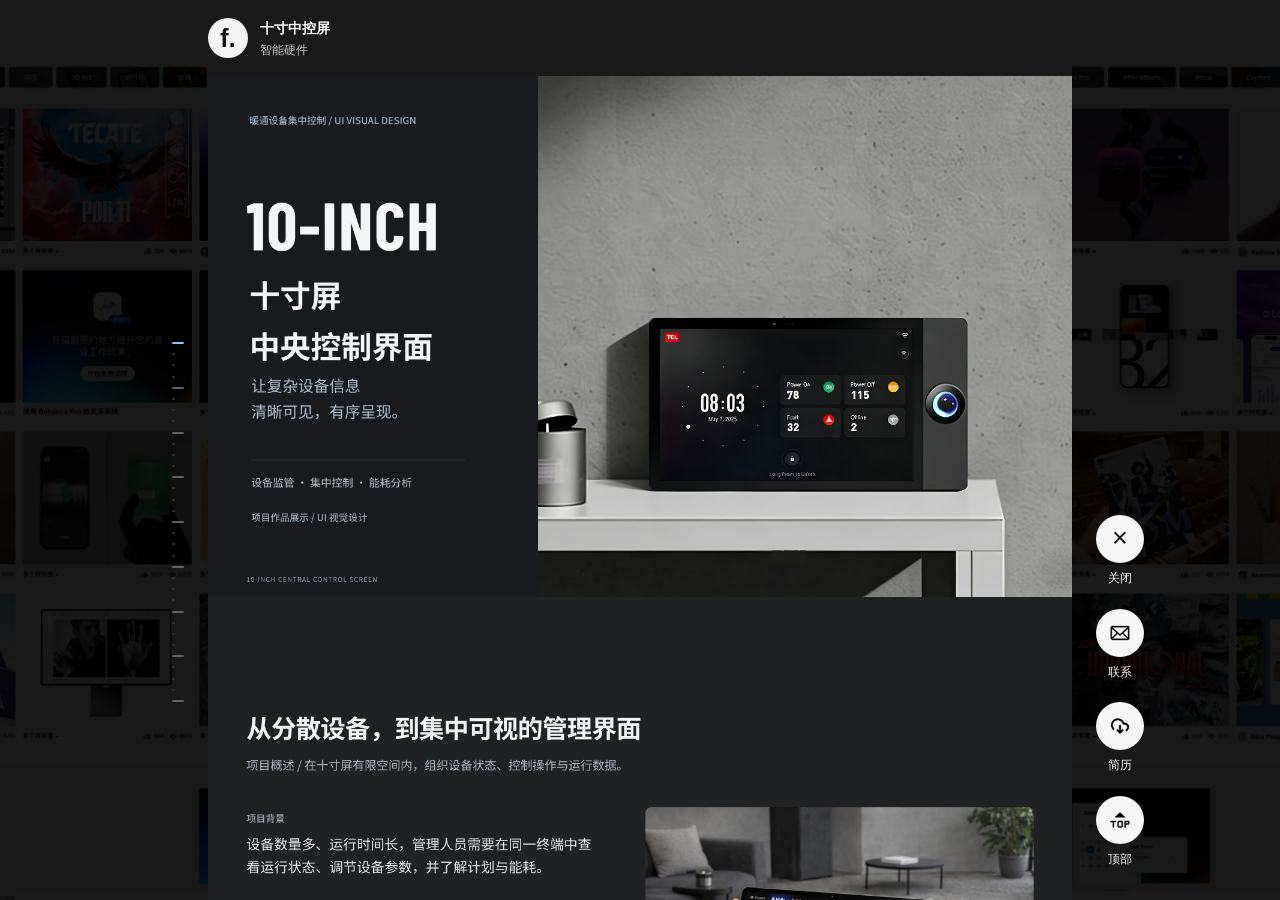
==== commit a0eacfc9: "Update portfolio experience, mobile layout, and optimized case studies" ====
--- a/project.html
+++ b/project.html
@@ -6,9 +6,9 @@
     <meta name="color-scheme" content="dark" />
     <meta name="description" content="A closer look at selected design work from Folio." />
     <title>Project | Folio</title>
-    <link rel="stylesheet" href="project.css?v=20260927-web-light" />
-    <script src="projects.js?v=20260927-web-light" defer></script>
-    <script src="project.js?v=20260927-web-light" defer></script>
+    <link rel="stylesheet" href="project.css?v=20260928-release" />
+    <script src="projects.js?v=20260929-ctl-avif" defer></script>
+    <script src="project.js?v=20260928-release" defer></script>
   </head>
   <body>
     <a class="skip-link" href="#project-content">Skip to project</a>
@@ -59,7 +59,7 @@
           <span class="contact-tooltip-row"><span>手机 / 微信</span><strong>17776224416</strong></span>
         </span>
       </a>
-      <button class="viewer-action" id="viewer-resume" type="button" aria-label="简历" aria-disabled="true" title="简历暂不可下载"><span class="action-circle" aria-hidden="true"><svg class="resume-icon" viewBox="0 0 1024 1024" width="24" height="24" focusable="false" aria-hidden="true"><path d="M960.64 499.2c-28.8-91.52-116.48-150.4-223.36-150.4h-16a345.216 345.216 0 0 0-283.52-224c-140.8-16.64-278.4 56.96-343.68 182.4a346.24 346.24 0 0 0 47.36 386.56c15.36 17.28 42.24 19.2 60.16 3.84 17.28-15.36 19.2-42.24 3.84-60.16a260.672 260.672 0 0 1-35.84-290.56c49.28-94.08 152.96-149.76 258.56-136.96a259.84 259.84 0 0 1 220.8 192.64c5.12 18.56 21.76 32 40.96 32h47.36c68.48 0 124.16 35.84 142.08 91.52 19.2 60.8-2.56 126.08-55.04 163.2a42.88 42.88 0 0 0-10.24 59.52 42.112 42.112 0 0 0 58.88 10.24c83.2-59.52 118.4-163.2 87.68-259.84z" fill="#000000" /><path d="M611.84 698.88l-56.96 56.96V490.88c0-23.68-19.2-42.24-42.88-42.24-23.68 0-42.24 19.2-42.24 42.88v264.96l-57.6-57.6a42.496 42.496 0 1 0-60.16 60.16l129.92 129.92c3.2 3.2 6.4 4.48 9.6 6.4 1.28 0.64 2.56 1.92 3.84 2.56 5.12 1.92 10.88 3.2 16.64 3.2 1.92 0 3.2-0.64 5.12-1.28 3.84-0.64 7.68-0.64 10.88-2.56 5.76-1.92 10.24-5.76 14.72-9.6l129.28-129.28c16.64-16.64 16.64-43.52 0-60.16s-43.52-16-60.16 0.64z" fill="#000000" /></svg></span><span class="action-label">简历</span></button>
+      <a class="viewer-action" id="viewer-resume" href="assets/resume/liu-kele-resume.pdf" download="刘柯乐-个人简历.pdf" type="application/pdf" aria-label="下载简历（PDF）" title="下载 PDF 简历"><span class="action-circle" aria-hidden="true"><svg class="resume-icon" viewBox="0 0 1024 1024" width="24" height="24" focusable="false" aria-hidden="true"><path d="M960.64 499.2c-28.8-91.52-116.48-150.4-223.36-150.4h-16a345.216 345.216 0 0 0-283.52-224c-140.8-16.64-278.4 56.96-343.68 182.4a346.24 346.24 0 0 0 47.36 386.56c15.36 17.28 42.24 19.2 60.16 3.84 17.28-15.36 19.2-42.24 3.84-60.16a260.672 260.672 0 0 1-35.84-290.56c49.28-94.08 152.96-149.76 258.56-136.96a259.84 259.84 0 0 1 220.8 192.64c5.12 18.56 21.76 32 40.96 32h47.36c68.48 0 124.16 35.84 142.08 91.52 19.2 60.8-2.56 126.08-55.04 163.2a42.88 42.88 0 0 0-10.24 59.52 42.112 42.112 0 0 0 58.88 10.24c83.2-59.52 118.4-163.2 87.68-259.84z" fill="#000000" /><path d="M611.84 698.88l-56.96 56.96V490.88c0-23.68-19.2-42.24-42.88-42.24-23.68 0-42.24 19.2-42.24 42.88v264.96l-57.6-57.6a42.496 42.496 0 1 0-60.16 60.16l129.92 129.92c3.2 3.2 6.4 4.48 9.6 6.4 1.28 0.64 2.56 1.92 3.84 2.56 5.12 1.92 10.88 3.2 16.64 3.2 1.92 0 3.2-0.64 5.12-1.28 3.84-0.64 7.68-0.64 10.88-2.56 5.76-1.92 10.24-5.76 14.72-9.6l129.28-129.28c16.64-16.64 16.64-43.52 0-60.16s-43.52-16-60.16 0.64z" fill="#000000" /></svg></span><span class="action-label">简历</span></a>
       <button class="viewer-action back-to-top" type="button" aria-label="返回作品顶部"><span class="action-circle" aria-hidden="true"><svg class="top-icon" viewBox="0 0 1024 1024" width="28" height="28" focusable="false" aria-hidden="true"><path d="M116.096 596.08064l90.86976 0 0 231.9872 42.48576 0 0-231.9872 90.86976 0 0-42.48064L116.096 553.6 116.096 596.08064zM574.63296 553.6 462.08512 553.6c-13.58848 0-27.18208 5.18656-37.54496 15.54944-10.37312 10.368-15.55456 23.9616-15.55456 37.5552l0 168.24832c0 13.5936 5.18144 27.1872 15.55456 37.5552 10.368 10.368 23.9616 15.55456 37.54496 15.55456l112.54784 0c13.58848 0 27.1872-5.18656 37.5552-15.55456s15.54944-23.9616 15.54944-37.5552l0-168.2432c0-13.59872-5.18144-27.1872-15.54944-37.56032C601.82016 558.78656 588.22656 553.6 574.63296 553.6L574.63296 553.6zM585.26208 774.95296c0 2.01216-0.54784 4.94592-3.10784 7.51616-2.57024 2.57024-5.50912 3.10784-7.51616 3.10784L462.08512 785.57696c-2.00704 0-4.93568-0.5376-7.50592-3.10784s-3.11296-5.504-3.11296-7.51616l0-168.2432c0-2.01216 0.54272-4.94592 3.11296-7.51616s5.49888-3.11296 7.50592-3.11296l112.54784 0c2.00704 0 4.94592 0.54272 7.50592 3.11296 2.57024 2.57024 3.11808 5.504 3.11808 7.51616L585.25696 774.95296 585.26208 774.95296zM892.34944 569.14944c-10.368-10.35776-23.96672-15.54944-37.5552-15.54944l-145.65376 0 0 274.46272 42.48064 0L751.62112 707.6864l103.17312 0c13.5936 0 27.1872-5.18656 37.5552-15.55456s15.55456-23.9616 15.55456-37.55008l0-47.87712C907.904 593.11104 902.72256 579.52256 892.34944 569.14944L892.34944 569.14944zM865.41824 654.58176c0 2.00704-0.5376 4.9408-3.10784 7.51104s-5.50912 3.10784-7.51104 3.10784l-103.168 0 0-69.12 103.168 0c2.00704 0 4.9408 0.54272 7.51104 3.11296s3.10784 5.504 3.10784 7.51616L865.41824 654.58176 865.41824 654.58176z" fill="#000000" /><path d="M315.97056 370.06848c55.05024-49.60256 185.7024-167.31136 189.75744-170.89024 5.1456-4.54144 11.38688-3.97824 15.30368-0.384 2.74432 2.51904 138.49088 124.7488 191.22688 172.2368 8.30464 6.99392 6.10304 20.74112-4.31616 20.74112s-377.85088 0.09728-384.43008 0S308.56192 379.35616 315.97056 370.06848z" fill="#000000" /></svg></span><span class="action-label">顶部</span></button>
     </nav>
     <div class="reading-progress" role="progressbar" aria-label="阅读进度" aria-valuemin="0" aria-valuemax="100" aria-valuenow="0" hidden>
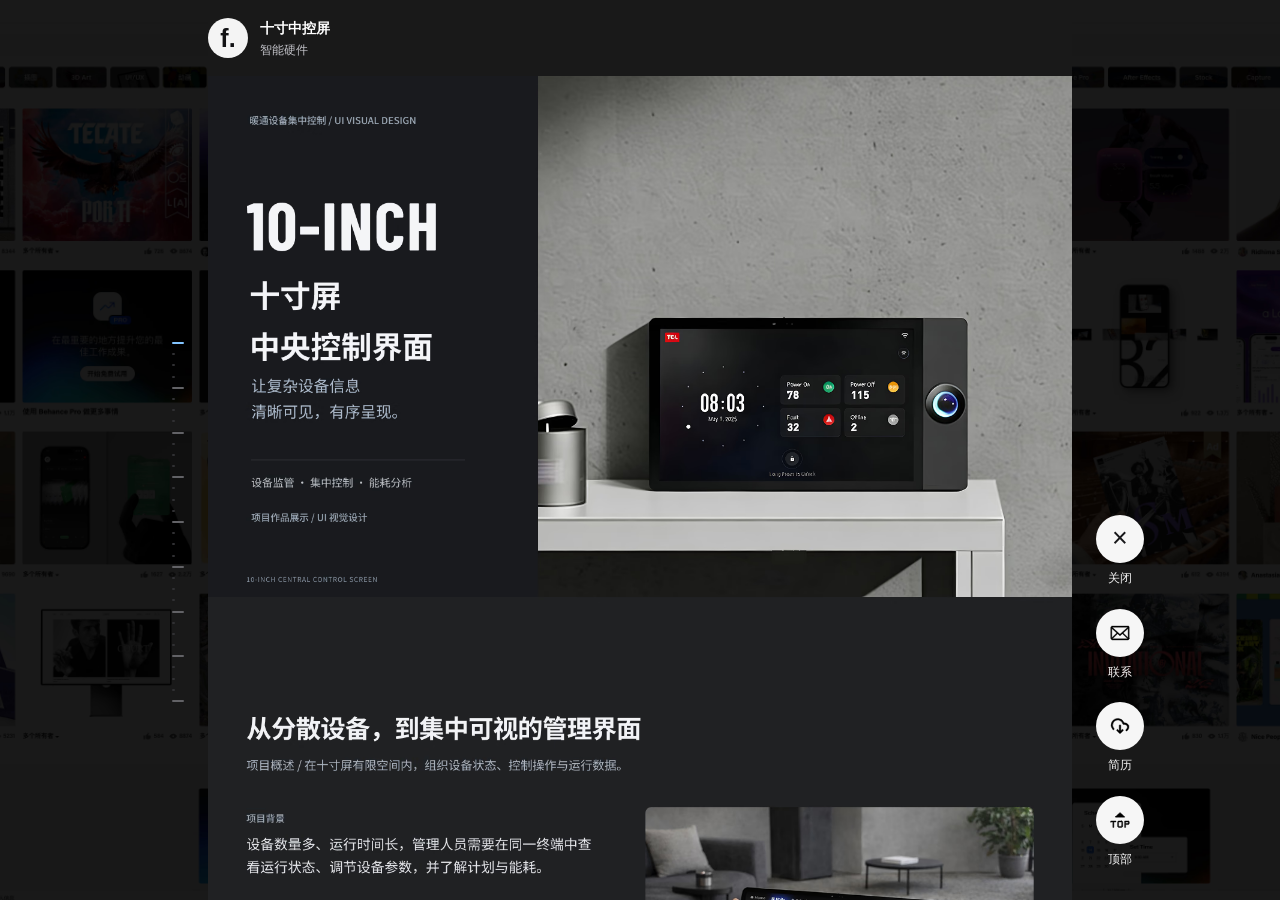
==== commit 80b30555: "Return project details to the originating page and preserve browsing state" ====
--- a/project.html
+++ b/project.html
@@ -8,7 +8,7 @@
     <title>Project | Folio</title>
     <link rel="stylesheet" href="project.css?v=20260928-release" />
     <script src="projects.js?v=20260929-ctl-avif" defer></script>
-    <script src="project.js?v=20260928-release" defer></script>
+    <script src="project.js?v=20260929-return-origin" defer></script>
   </head>
   <body>
     <a class="skip-link" href="#project-content">Skip to project</a>
